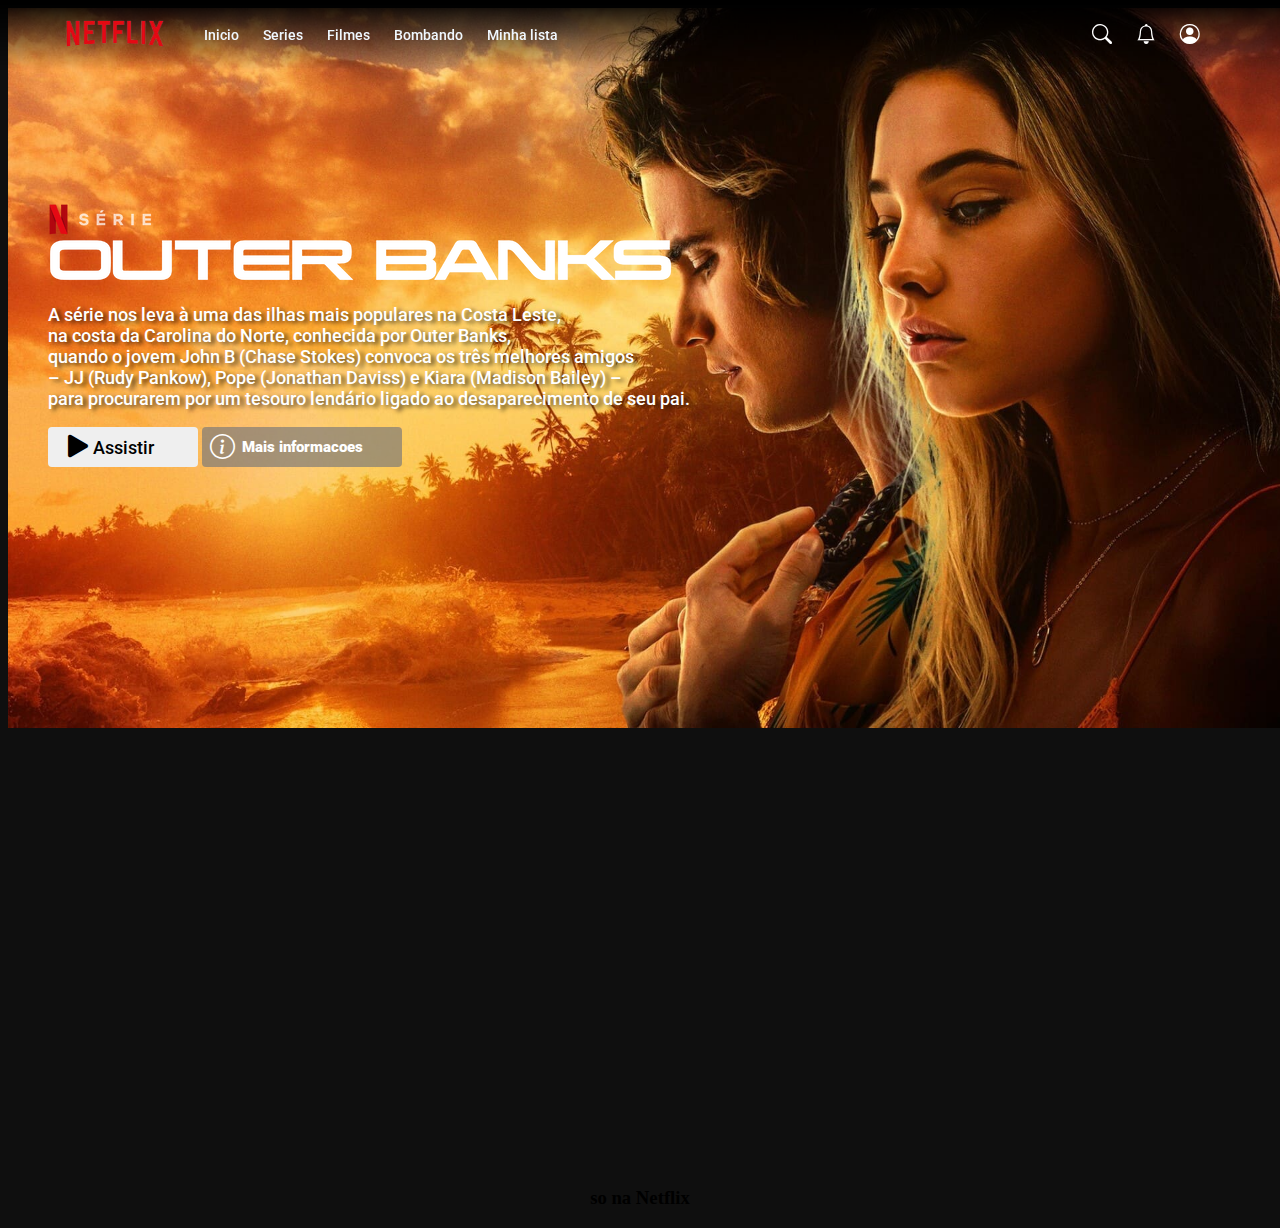
==== index.html @ 6ad08971 "Save" ====
<!DOCTYPE html>
<html lang="pt-br">
<head>
    <meta charset="UTF-8">
    <meta name="viewport" content="width=device-width, initial-scale=1.0">
    <link rel="icon" href="https://th.bing.com/th?id=OIP.jHQLwTvVoKGcJNKN_5jL3QHaHa&w=250&h=250&c=8&rs=1&qlt=90&o=6&pid=3.1&rm=2" type="image/x-icon">
    <link rel="stylesheet" href="style.css">
    <link rel="preconnect" href="https://fonts.googleapis.com">
    <link rel="preconnect" href="https://fonts.gstatic.com" crossorigin>
    <link href="https://fonts.googleapis.com/css2?family=Roboto:ital,wght@0,100;0,300;0,400;0,500;0,700;0,900;1,100;1,300;1,400;1,500;1,700;1,900&display=swap" rel="stylesheet">
    <link rel="stylesheet" href="https://cdn.jsdelivr.net/npm/bootstrap-icons@1.11.3/font/bootstrap-icons.min.css">
    <title>Netflix</title>
</head>
<body>
    <header class="cabecalho">
        
        <div class="logo">
            <img src="./images/Netflix.png" alt="Logo undefined">
        </div><!--Final Logo-->
        <div class="navegacao">
            <ul>
                <li><a href="#">Inicio</a></li>
                <li><a href="#">Series</a></li>
                <li><a href="#">Filmes</a></li>
                <li><a href="#">Bombando</a></li>
                <li><a href="#">Minha lista</a></li>
                
            </ul>
        </div><!--final navegacao-->
        
        <div class="pesquisa">
            <i class="bi bi-search"></i>
            <i class="bi bi-bell"></i>
            <i class="bi bi-person-circle"></i>
        </div>
    </header><!--Final header-->
    <div class="corpo">
        <div class="back">
            <img src="./images/backgroundOutherbanks.jpg" alt="">
        </div>
        <div class="descrissao">
            <img src="./images/outerbanks.png" alt="">
            <h3>A série nos leva à uma das ilhas mais populares na Costa Leste,<br>
                 na costa da Carolina do Norte, conhecida por Outer Banks,<br> quando o jovem John B (Chase Stokes) convoca os três melhores amigos <br>
                – JJ (Rudy Pankow), Pope (Jonathan Daviss) e Kiara (Madison Bailey) – <br>
                para procurarem por um tesouro lendário ligado ao desaparecimento de seu pai.</h3>
                <button class="play">
                    <span><i class="bi bi-play-fill"></i></span>Assistir
                </button>
                <button class="info">
                    <span><i class="bi bi-info-circle"></i> </span> Mais informacoes
                </button>
        </div>
    </div>
    <div class="So na Netflix">
        <h3>so na Netflix</h3>
    </div>
    <script src="script.js"></script>
</body>
</html>
---- style.css ----
body{
    display: flex;
    flex-direction: column;
    align-items: center;
    background-color: #0f0f0f;
    height: 100vh;
}

header {
    width: 100%;
    max-height: 50px;
    height: 100%;
    max-width: 1289px;
    margin: 0 auto;
    padding: 10px;
    display: flex;
    align-items: center;
    background: linear-gradient(to top, #43434300, #000);
    justify-content: space-between;;
    z-index: 10000;
    top: 0;
    left: 0;
    position: fixed;
    transition: .5s;
}

header .logo img{
    position: relative;
    left: 30px;
    height:35px;
    width: 150px;
}

header a{
    font-family: "Roboto", sans-serif;
    font-weight: 500;
    font-style: normal;
    font-size: 14px;
    color: aliceblue;
    text-decoration: none;
    transition: .2s;
}

header a:hover{
    transform: scale(1.05);
    color: rgba(255, 255, 255, 0.747);
}

header .navegacao ul{
    list-style-type: none;
}

header .navegacao ul li{
    display: inline-block;
    padding: 0 10px;
    transition: .5s;
    position: relative;
    left: -300px;
}

header .navegacao ul li:hover{
    
    color: rgba(255, 255, 255, 0.747);
    transform: scale(1.09);
}

header .pesquisa i{
    position: relative;
    left: -80px;
    color: white;
    font-size: 20px;
    font-weight: 300;
    padding: 0 10px;
    cursor: pointer;
}

.corpo .back img{
    max-width: 1280px;
    width: 200%;
    height: 100%;
    z-index: 99;
}

.corpo .descrissao{
   z-index: 100;
   position: relative;
   top: -700px;
   left: 40px;
}

.corpo .descrissao h3{
    color: white;
    font-family: "Roboto", sans-serif;
    font-weight: 500;
    font-size: 18px;
    font-style: normal;
    text-shadow: 4px 2px 4px rgba(0, 0, 0, 0.678);
}

.corpo .descrissao .play{
    
    height: 40px;
    width: 150px;
    border: none;
    border-radius: 4px;
    font-size: 18px;
    font-family: "Roboto", sans-serif;
    font-weight: 500;
    position: relative;
    cursor: pointer;
}

.corpo .descrissao .play span{
    font-size: 40px;
    display: inline-block;
    position: absolute; 
    top: 50%;
    left: 30px;
    transform: translate(-50%, -50%); /* Centraliza o span */
}

.corpo .descrissao .play:hover{
    background-color: rgb(170, 169, 169);
}
.corpo .descrissao .info{
    background-color: #797777ab;
    color: white;
    height: 40px;
    width: 200px;
    border: none;
    border-radius: 4px;
    font-size: 15px;
    font-family: "Roboto", sans-serif;
    font-weight: 900;
    position: relative;
    cursor: pointer;
    top: -2px;
   
}

.corpo .descrissao .info span{
    font-size: 25px;
    display: inline-block;
    position: absolute; 
    top: 50%;
    left: 20px;
    transform: translate(-50%, -50%); /* Centraliza o span */
}

.corpo .descrissao .info:hover{
    background-color: #47464696;
}
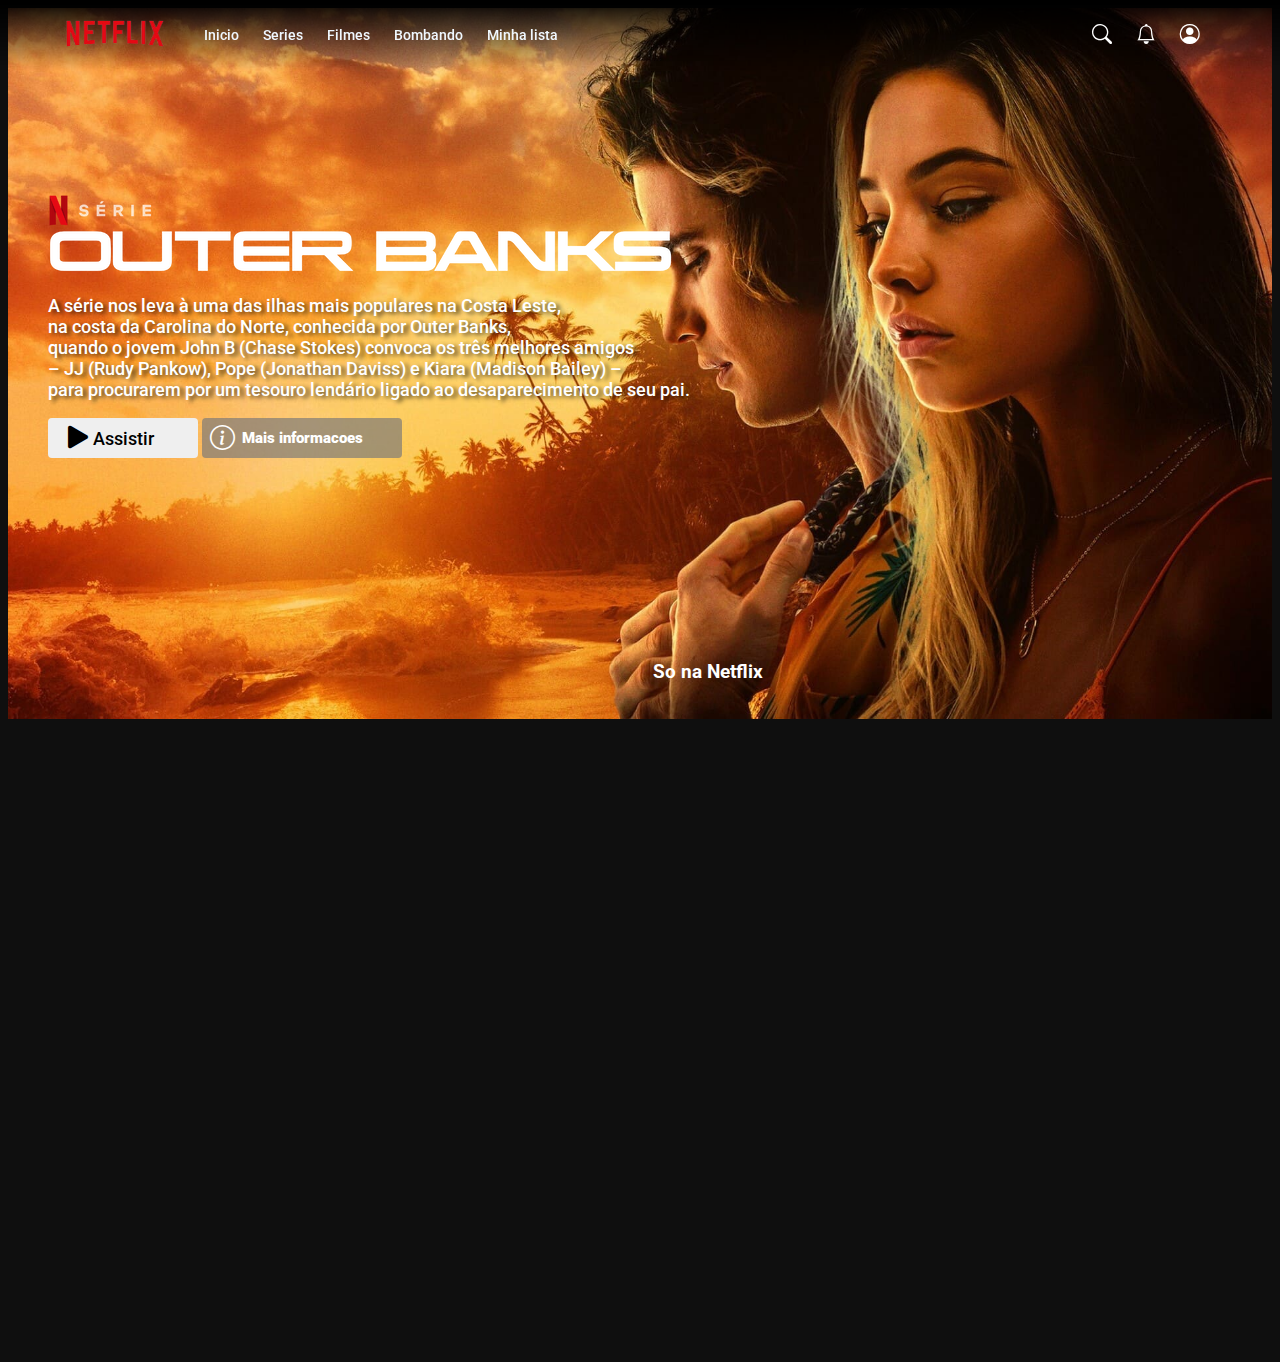
==== commit 324d16b9: "adicionando a lista de filmes" ====
--- a/index.html
+++ b/index.html
@@ -52,8 +52,32 @@
                 </button>
         </div>
     </div>
-    <div class="So na Netflix">
-        <h3>so na Netflix</h3>
+    <div class="SonaNetflix">
+        <span><i class="bi bi-chevron-right"></i></span>
+        <h3>So na Netflix</h3>
+        <div class="SoNaNetflixCatalogo">
+        
+            <button class="retroceder"><i class="bi bi-chevron-left" ></i></button>
+            <div class ="catalgo" id="1"><img src="https://th.bing.com/th?id=OIP.3d4P3xh8dWVwcIMpPhSXcgHaEK&w=333&h=187&c=8&rs=1&qlt=90&o=6&pid=3.1&rm=2" alt=""></div>
+            <div class ="catalgo" id="2"><img src="https://th.bing.com/th/id/OIP.uwqInUjRO-pNebZvXvYE6AHaEK?w=321&h=180&c=7&r=0&o=5&pid=1.7" alt=""></div>
+            <div class ="catalgo" id="3"><img src="https://th.bing.com/th/id/OIP.igQ_CTUHeFAq51k7gheGQQHaEK?w=300&h=180&c=7&r=0&o=5&pid=1.7" alt=""></div>
+            <div class ="catalgo" id="4"><img src="https://th.bing.com/th/id/OIP.NKBnbsWOhTlguogpXCdIEwHaEL?w=333&h=187&c=7&r=0&o=5&pid=1.7" alt=""></div>
+            <div class ="catalgo" id="5"><img src="https://th.bing.com/th/id/OIP.j-wJgGNwgexLxRJXdvm2-gHaEK?w=278&h=180&c=7&r=0&o=5&pid=1.7" alt=""></div>
+        
+            <button class="avancar"><i class="bi bi-chevron-right"></i></button>
+        </div>
+
+        <div class="SoNaNetflixCatalogo2">
+        
+            <button class="retroceder2"><i class="bi bi-chevron-left" ></i></button>
+            <div class ="catalgo" id="1"><img src="https://cdn.wallpapersafari.com/0/40/yWodn8.jpg" alt=""></div>
+            <div class ="catalgo" id="2"><img src="https://th.bing.com/th/id/OIP.5VtVx26oNZeZa_9VQty3TQHaEK?w=267&h=180&c=7&r=0&o=5&pid=1.7" alt=""></div>
+            <div class ="catalgo" id="3"><img src="https://wallpapercave.com/wp/wp6735187.jpg" alt=""></div>
+            <div class ="catalgo" id="4"><img src="https://osegredo.com.br/wp-content/uploads/2022/07/capa-site-Imperdivel-os-13-melhores-filmes-da-Netflix-de-2022-segundo-a-critica-1200x650.jpg" alt=""></div>
+            <div class ="catalgo" id="5"><img src="https://th.bing.com/th/id/OIP.c8HsDKrlTedSOatesE95ywHaEK?rs=1&pid=ImgDetMain" alt=""></div>
+        
+            <button class="avancar2"><i class="bi bi-chevron-right"></i></button>
+        </div>
     </div>
     <script src="script.js"></script>
 </body>
--- a/style.css
+++ b/style.css
@@ -8,21 +8,20 @@
 
 header {
     width: 100%;
-    max-height: 50px;
-    height: 100%;
-    max-width: 1289px;
-    margin: 0 auto;
+    height: 50px;
     padding: 10px;
     display: flex;
     align-items: center;
+    justify-content: space-between;
     background: linear-gradient(to top, #43434300, #000);
-    justify-content: space-between;;
-    z-index: 10000;
+    position: fixed;
     top: 0;
     left: 0;
-    position: fixed;
+    z-index: 1000;
     transition: .5s;
 }
+
+
 
 header .logo img{
     position: relative;
@@ -75,8 +74,9 @@
 }
 
 .corpo .back img{
-    max-width: 1280px;
-    width: 200%;
+    position:static;
+    object-fit: cover;
+    width: 100%;
     height: 100%;
     z-index: 99;
 }
@@ -149,4 +149,127 @@
 
 .corpo .descrissao .info:hover{
     background-color: #47464696;
-}+}
+
+.SonaNetflix span{
+    color: rgb(37, 160, 218);
+    position: relative;
+    font-size: 20px;
+    font-weight: 900;
+    top: -496px;
+    left: 160px;
+    visibility: hidden;
+}
+
+
+
+.SonaNetflix h3{
+    font-size: 20 px;
+    font-family: "Roboto", sans-serif;
+    font-weight: 700;
+    position: relative;
+    top: -540px;
+    left: 100px;
+    color: white;
+}
+.SoNaNetflixCatalogo {
+    position: relative;
+    left: 0px;
+    top: -550px;
+    display: flex;
+    transition: 1s ease-in-out;
+}
+
+.SoNaNetflixCatalogo .catalgo{
+    margin: 5px;
+}
+
+.SoNaNetflixCatalogo .catalgo img{
+    height: 140px;
+    width: auto ;
+    border-radius: 6px;
+    transition: .4s;
+}
+
+.SoNaNetflixCatalogo .catalgo img:hover{
+    transform: scale(1.05);
+}
+
+.retroceder, .avancar{
+    color: white;
+    font-size: 50px;
+    font-weight: 900;
+    border: none;
+    transition: .2s;
+    background: #00000000;
+    text-shadow: 4px 2px 4px rgba(0, 0, 0, 0.678);
+    visibility: hidden;
+}
+
+.retroceder{
+    z-index: 1000000;
+    /*background: linear-gradient(to left, #43434300, #000);*/
+    position: relative;
+    left: 40px;
+}
+.avancar{
+    /*background: linear-gradient(to right, #43434300, #000);*/
+    position: relative;
+    left: -40px;
+}
+
+.retroceder:hover, .avancar:hover{
+    transform: scale(1.2);
+}
+
+.SoNaNetflixCatalogo2 {
+    position: relative;
+    left: 1280px;
+    top: -700px;
+    display: flex;
+    transition: 1s ease-in-out;
+    visibility: hidden;
+}
+
+.SoNaNetflixCatalogo2 .catalgo{
+    margin: 5px;
+}
+
+.SoNaNetflixCatalogo2 .catalgo img{
+    height: 140px;
+    width: auto ;
+    border-radius: 6px;
+    transition: .2s;
+}
+
+.SoNaNetflixCatalogo2 .catalgo img:hover{
+    transform: scale(1.05);
+}
+
+.retroceder2, .avancar2{
+    color: white;
+    font-size: 50px;
+    font-weight: 900;
+    border: none;
+    transition: .10s;
+    background: #00000000;
+    text-shadow: 4px 2px 4px rgba(0, 0, 0, 0.678);
+    visibility: hidden;
+}
+
+.retroceder2{
+    z-index: 1000000;
+    /*background: linear-gradient(to left, #43434300, #000);*/
+    position: relative;
+    left: 40px;
+}
+.avancar2{
+    /*background: linear-gradient(to right, #43434300, #000);*/
+    position: relative;
+    left: -40px;
+}
+
+.retroceder2:hover, .avancar2:hover{
+    transform: scale(1.2);
+}
+
